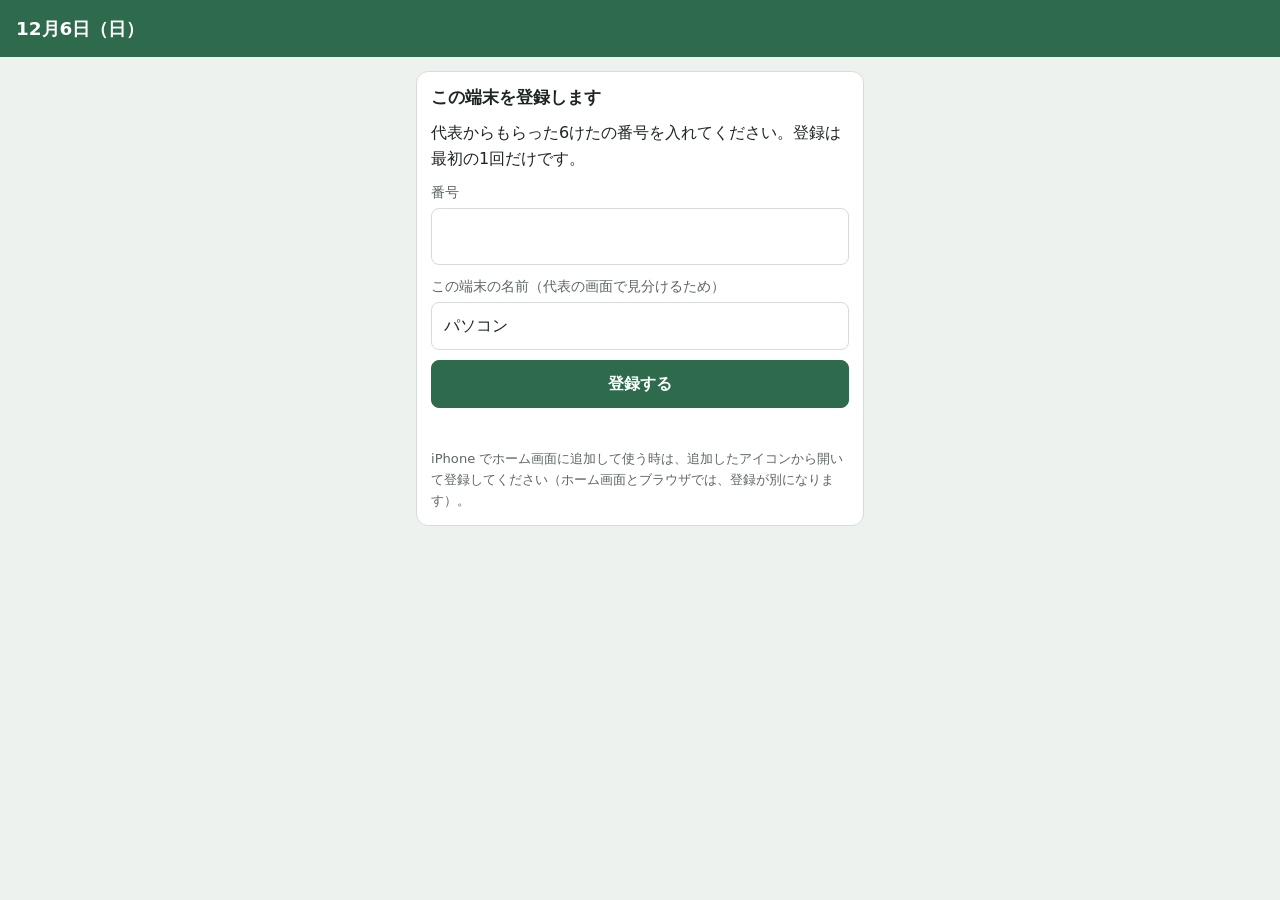
==== index.html @ dd00592d "勤怠システム 段階1の画面（職員の今日・代表の1か月の表） 職員: 出勤・退勤、夜の呼び出し（出発・帰着）、日報（休憩・予定より15分以上長い時の理由）。 代表: 職員ごとの1か月の表で、理由の横で認" ====
<!doctype html>
<html lang="ja">
<head>
<meta charset="utf-8">
<meta name="viewport" content="width=device-width,initial-scale=1,viewport-fit=cover">
<meta http-equiv="Content-Security-Policy" content="default-src 'none'; script-src 'self'; style-src 'self'; img-src 'self'; connect-src https://script.google.com https://script.googleusercontent.com; base-uri 'none'; form-action 'none'">
<meta name="referrer" content="no-referrer">
<meta name="robots" content="noindex,nofollow">
<meta name="theme-color" content="#2e6a4c">
<meta name="apple-mobile-web-app-capable" content="yes">
<meta name="mobile-web-app-capable" content="yes">
<meta name="apple-mobile-web-app-title" content="出勤・退勤">
<title>出勤・退勤</title>
<link rel="stylesheet" href="style.css">
<script src="common.js" defer></script>
<script src="staff.js" defer></script>
</head>
<body>
<header class="top">
  <span class="date" id="今日"></span>
  <span id="名前"></span>
</header>

<main class="page">
  <div class="banner" id="知らせ" role="alert" hidden></div>

  <p class="loading" id="読み込み中">読み込んでいます…</p>

  <section id="登録" hidden></section>

  <section id="本体" hidden>
    <div class="banner warn" id="待ちの知らせ" hidden>
      <span id="待ちの文"></span>
      <div class="acts" id="待ちのボタン"></div>
    </div>

    <div class="card">
      <h2>出勤・退勤</h2>
      <div class="punch">
        <button type="button" id="出勤">出勤<small id="出勤の時刻">押すと時刻が残る</small></button>
        <button type="button" class="out" id="退勤">退勤<small id="退勤の時刻">—</small></button>
      </div>
      <p class="done" id="状態" role="status"></p>
    </div>

    <div class="card" id="日報" hidden>
      <h2 id="日報の題">今日の日報</h2>
      <div class="ask" id="理由を聞く" hidden>
        <b id="理由の問い"></b>
        <div class="chips" id="理由"></div>
      </div>
      <p class="muted small" id="日報の説明"></p>
      <div class="stepper">
        <span>休憩</span>
        <button type="button" class="step" id="休憩を減らす" aria-label="休憩を15分減らす">−</button>
        <b class="mono" id="休憩" aria-live="polite"></b>
        <button type="button" class="step" id="休憩を増やす" aria-label="休憩を15分増やす">＋</button>
      </div>
      <div class="row">
        <button type="button" class="btn" id="日報を送る">日報を送る</button>
        <span class="muted small" id="日報の状態" role="status"></span>
      </div>
    </div>

    <div class="card night" id="夜" hidden>
      <h2>夜の呼び出し</h2>
      <div class="punch">
        <button type="button" id="出発">出発<small id="出発の時刻">—</small></button>
        <button type="button" class="out" id="帰着">帰着<small id="帰着の時刻">—</small></button>
      </div>
      <p class="muted small">家を出て訪問する時だけ押します。電話だけの時は押しません。</p>
    </div>

    <div class="card">
      <h2>最近の記録</h2>
      <ul class="list" id="記録"></ul>
    </div>

    <p class="link" id="代表へ" hidden><a href="admin.html">代表の画面へ</a></p>
  </section>
</main>
</body>
</html>
---- style.css ----
/* 勤怠システム — 2画面で共通の見た目。色は画面の案 v8・段階1の設計に合わせる。Web フォントは使わない */
:root {
  color-scheme: light;
  --bg: #eef2ee; --surface: #ffffff; --surface2: #f6f8f5; --ink: #1d2620; --muted: #5b675f; --line: #d5ddd6;
  --accent: #2e6a4c; --accent-ink: #ffffff; --accent-soft: #e3eee7;
  --warn: #9a5b12; --warn-soft: #fbf0de; --ng: #a33b2f; --ng-soft: #f8e4e1;
  --night: #34477a; --night-soft: #e4e8f2;
  --font: "Hiragino Sans", "Hiragino Kaku Gothic ProN", "Yu Gothic UI", "Meiryo", system-ui, sans-serif;
  --mono: ui-monospace, "SFMono-Regular", Menlo, monospace;
}
@media (prefers-color-scheme: dark) {
  :root:not([data-theme="light"]) {
    color-scheme: dark;
    --bg: #101512; --surface: #1a221d; --surface2: #151c18; --ink: #e2eae4; --muted: #9aa79f; --line: #2e3a33;
    --accent: #74c29a; --accent-ink: #0f1a14; --accent-soft: #1f3328;
    --warn: #e3a857; --warn-soft: #3a2c16; --ng: #ef8a7c; --ng-soft: #3a1f1b;
    --night: #a9badf; --night-soft: #232b40;
  }
}
:root[data-theme="dark"] {
  color-scheme: dark;
  --bg: #101512; --surface: #1a221d; --surface2: #151c18; --ink: #e2eae4; --muted: #9aa79f; --line: #2e3a33;
  --accent: #74c29a; --accent-ink: #0f1a14; --accent-soft: #1f3328;
  --warn: #e3a857; --warn-soft: #3a2c16; --ng: #ef8a7c; --ng-soft: #3a1f1b;
  --night: #a9badf; --night-soft: #232b40;
}

* { box-sizing: border-box; }
[hidden] { display: none !important; }
html { -webkit-text-size-adjust: 100%; }
body {
  margin: 0; background: var(--bg); color: var(--ink);
  font-family: var(--font); font-size: 16px; line-height: 1.6;
}
h2 { margin: 0; font-size: 1.05rem; line-height: 1.4; }
p { margin: 0; }
a { color: var(--accent); }
button, input, select { font: inherit; color: inherit; }
button { cursor: pointer; }
button:focus-visible, input:focus-visible, select:focus-visible, a:focus-visible { outline: 2px solid var(--accent); outline-offset: 2px; }

.muted { color: var(--muted); }
.small { font-size: .82rem; font-weight: 400; }
.right { text-align: right; }
.mono { font-family: var(--mono); font-variant-numeric: tabular-nums; }
.sr { position: absolute; width: 1px; height: 1px; overflow: hidden; clip: rect(0 0 0 0); white-space: nowrap; }

/* 上の帯 */
.top {
  display: grid; gap: 2px;
  padding: calc(14px + env(safe-area-inset-top, 0px)) 16px 12px;
  background: var(--accent); color: var(--accent-ink);
}
.top .date { font-size: 1.15rem; font-weight: 700; }

.page {
  max-width: 480px; margin: 0 auto;
  padding: 14px 16px calc(24px + env(safe-area-inset-bottom, 0px));
  display: grid; gap: 12px; align-content: start;
}
.page.wide { max-width: 1180px; }
.page > section { display: grid; gap: 12px; }

.card {
  background: var(--surface); border: 1px solid var(--line); border-radius: 12px;
  padding: 14px; display: grid; gap: 10px; min-width: 0;
}
.loading { color: var(--muted); text-align: center; padding: 32px 0; }
.link { text-align: center; font-size: .92rem; }

/* 知らせの帯 */
.banner {
  display: grid; gap: 8px; border-radius: 10px; padding: 10px 12px; font-size: .92rem;
  background: var(--ng-soft); color: var(--ng);
}
.banner.warn { background: var(--warn-soft); color: var(--warn); }
.banner .btn { justify-self: start; }
.acts { display: flex; gap: 8px; flex-wrap: wrap; }

/* ボタン */
.btn {
  border: 1px solid var(--accent); background: var(--accent); color: var(--accent-ink);
  border-radius: 8px; padding: 8px 14px; font-weight: 700; font-size: .92rem; min-height: 40px;
}
.btn.ghost { background: var(--surface); color: var(--accent); }
.btn.danger { border-color: var(--ng); background: var(--ng); color: #fff; }
.btn.small { padding: 4px 12px; min-height: 34px; font-size: .85rem; }
.btn.big { min-height: 48px; font-size: 1rem; }
.btn[disabled] { opacity: .45; cursor: default; }

/* 出勤・退勤 */
.punch { display: grid; grid-template-columns: 1fr 1fr; gap: 10px; }
.punch button {
  border: 0; border-radius: 14px; padding: 18px 6px; min-height: 84px;
  font-size: 1.2rem; font-weight: 700; display: grid; gap: 2px; align-content: center;
  background: var(--accent); color: var(--accent-ink);
}
.punch button.out { background: var(--surface); color: var(--accent); border: 2px solid var(--accent); }
.punch button small { font-size: .78rem; font-weight: 400; font-family: var(--mono); }
.punch button[disabled] { opacity: .45; cursor: default; }
.punch button.pending { opacity: 1; outline: 3px dashed var(--warn); outline-offset: 2px; }
.done { color: var(--accent); font-weight: 700; min-height: 1.6em; }

/* 最近の記録 */
.list { list-style: none; margin: 0; padding: 0; border: 1px solid var(--line); border-radius: 10px; overflow: hidden; }
.list .li {
  display: grid; grid-template-columns: 3.4em 1fr auto; gap: 8px; align-items: center;
  padding: 8px 12px; border-bottom: 1px solid var(--line); font-size: .92rem;
}
.list .li:last-child { border-bottom: 0; }
.list .li .d, .list .li .t { font-family: var(--mono); font-variant-numeric: tabular-nums; }
.list .li .d { color: var(--muted); }
.list .li.pending { background: var(--warn-soft); color: var(--warn); }
.list .li.empty { display: block; color: var(--muted); }

/* 登録 */
.field { display: grid; gap: 4px; font-size: .88rem; color: var(--muted); }
.input {
  width: 100%; padding: 10px 12px; border: 1px solid var(--line); border-radius: 8px;
  background: var(--surface); color: var(--ink); font-size: 1rem;
}
.code-input { font-family: var(--mono); font-size: 1.4rem; letter-spacing: .2em; }
.reply { color: var(--ng); font-size: .9rem; min-height: 1.4em; }

/* 代表の画面 */
.row { display: flex; gap: 8px; flex-wrap: wrap; align-items: center; }
.row select { flex: 1 1 12em; width: auto; }
.codebox { display: grid; gap: 4px; background: var(--accent-soft); border-radius: 10px; padding: 12px; }
.codebox .code { font-family: var(--mono); font-size: 2rem; font-weight: 700; letter-spacing: .12em; color: var(--accent); }
.scroll { overflow-x: auto; border: 1px solid var(--line); border-radius: 10px; }
table { border-collapse: collapse; width: 100%; font-size: .88rem; }
th, td { padding: 7px 10px; text-align: left; border-bottom: 1px solid var(--line); white-space: nowrap; }
tbody tr:last-child td { border-bottom: 0; }
thead th { background: var(--surface2); font-weight: 700; }
.devices { border: 1px solid var(--line); border-radius: 10px; overflow: hidden; }
.device {
  display: flex; flex-wrap: wrap; gap: 8px 12px; align-items: center; justify-content: space-between;
  padding: 10px 12px; border-bottom: 1px solid var(--line);
}
.device:last-child { border-bottom: 0; }
.device .who { font-weight: 700; }
.device .act { display: flex; flex-wrap: wrap; gap: 6px; align-items: center; margin-left: auto; }
.device .act .ask { font-size: .85rem; color: var(--ng); font-weight: 700; }
.tag { display: inline-block; font-size: .78rem; font-weight: 700; padding: 1px 10px; border-radius: 999px; }
.tag.in { background: var(--accent-soft); color: var(--accent); }
.tag.out { background: var(--surface2); color: var(--muted); border: 1px solid var(--line); }

/* 段階1：職員の日報 */
.ask { display: grid; gap: 8px; background: var(--warn-soft); border-radius: 10px; padding: 10px 12px; font-size: .92rem; }
.ask b { color: var(--warn); }
.chips { display: flex; flex-wrap: wrap; gap: 6px; }
.chip {
  border: 1px solid var(--line); background: var(--surface); color: var(--ink);
  border-radius: 999px; padding: 4px 12px; font-size: .85rem; min-height: 34px;
}
.chip.on { background: var(--accent); border-color: var(--accent); color: var(--accent-ink); font-weight: 700; }
.chip[disabled] { opacity: .6; cursor: default; }
.stepper { display: flex; align-items: center; gap: 10px; }
.stepper span { margin-right: auto; }
.stepper b { min-width: 4.2em; text-align: center; }
.step {
  width: 40px; height: 40px; border: 1px solid var(--line); border-radius: 8px;
  background: var(--surface2); font-size: 1.1rem; font-weight: 700;
}
.step[disabled] { opacity: .45; cursor: default; }

/* 段階1：夜の呼び出し */
.card.night .punch button { background: var(--night); color: var(--surface); }
.card.night .punch button.out { background: var(--surface); color: var(--night); border-color: var(--night); }

/* 段階1：代表の1か月の表 */
.sub { margin: 4px 0 0; font-size: .95rem; }
.month { display: flex; align-items: center; gap: 8px; }
.month b { min-width: 7.5em; text-align: center; }
.sums { display: flex; flex-wrap: wrap; gap: 8px; }
.sum {
  display: grid; gap: 0; padding: 6px 12px; border: 1px solid var(--line); border-radius: 10px;
  background: var(--surface2); min-width: 7em;
}
.sum.wait { background: var(--warn-soft); border-color: var(--warn); }
.sum.wait b { color: var(--warn); }
.month-table td { vertical-align: top; padding: 6px 10px; }
.month-table .btn.small { min-height: 28px; padding: 2px 10px; }
.month-table td.num { text-align: right; font-family: var(--mono); font-variant-numeric: tabular-nums; }
.month-table td.night { color: var(--night); }
.month-table tr.wait td { background: var(--warn-soft); }
.month-table tr.empty td { color: var(--muted); }
.month-table .acts { flex-wrap: nowrap; align-items: center; }
.edited { color: var(--accent); font-weight: 700; }
.missing { color: var(--ng); }
.diff { color: var(--warn); }
.pill { display: inline-block; font-size: .78rem; font-weight: 700; padding: 1px 10px; border-radius: 999px; white-space: nowrap; }
.pill.ok { background: var(--accent-soft); color: var(--accent); }
.pill.no { background: var(--surface2); color: var(--muted); border: 1px solid var(--line); }
.fix-row td { background: var(--surface2); white-space: normal; }
.fix-form { display: grid; gap: 10px; max-width: 640px; }
.fix-grid { display: grid; grid-template-columns: repeat(auto-fill, minmax(190px, 1fr)); gap: 8px 12px; }
.fix-grid .field { align-content: start; }
.fix-grid .stack { display: grid; gap: 4px; }
.fix-grid .check { display: flex; align-items: center; gap: 6px; color: var(--ink); }
.list .li.fix { grid-template-columns: 3.4em 1fr auto; }
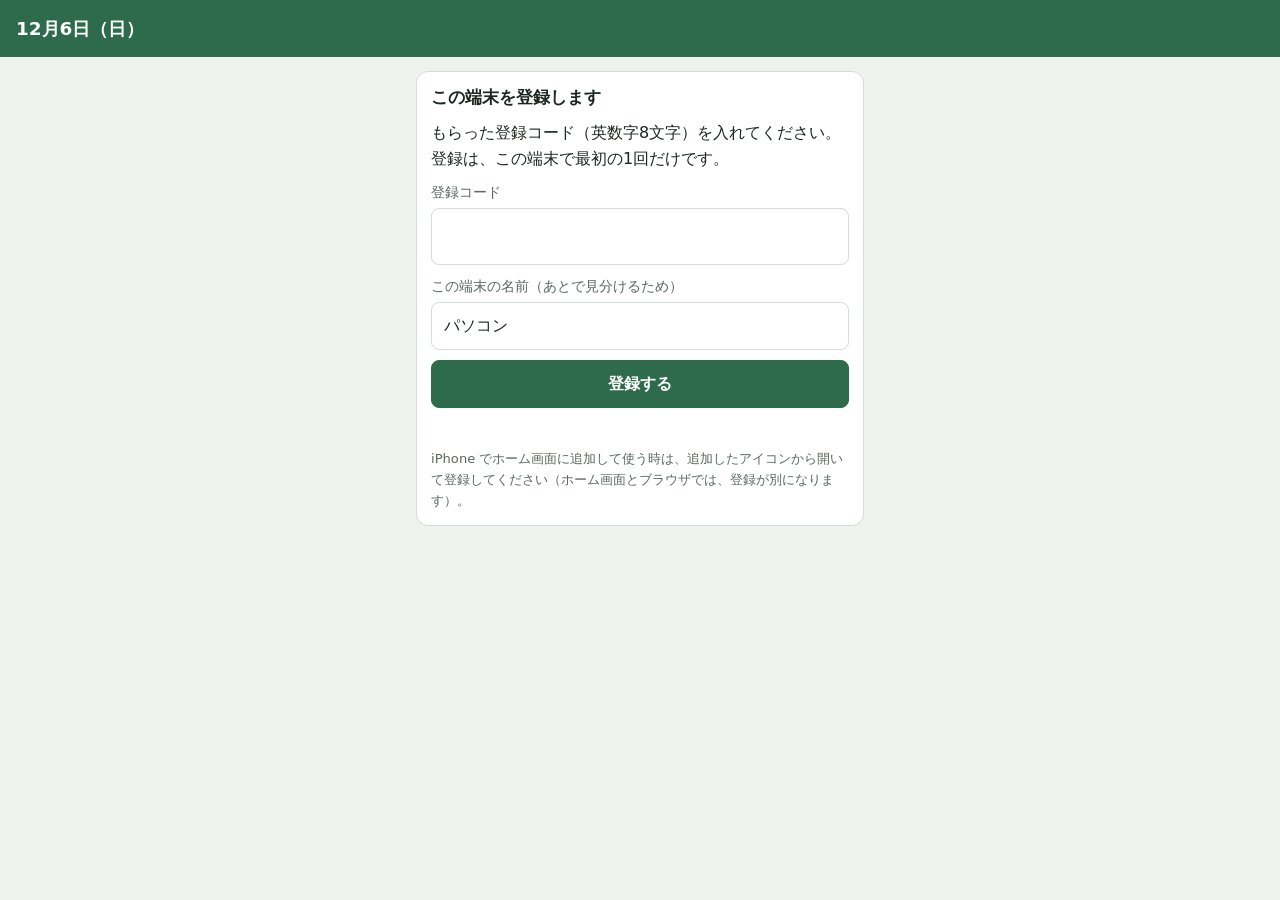
==== commit 448b9a06: "段階2 勤務表：代表の「勤務表」タブ（作る・マスを変える・配る）と職員の下タブ4つ（自分の勤務表）。予定の「休み」と当番でない印 Co-Authored-By: Claude Fable 5.1 <n" ====
--- a/index.html
+++ b/index.html
@@ -21,7 +21,7 @@
   <span id="名前"></span>
 </header>
 
-<main class="page">
+<main class="page with-tabs">
   <div class="banner" id="知らせ" role="alert" hidden></div>
 
   <p class="loading" id="読み込み中">読み込んでいます…</p>
@@ -34,50 +34,76 @@
       <div class="acts" id="待ちのボタン"></div>
     </div>
 
-    <div class="card">
-      <h2>出勤・退勤</h2>
-      <div class="punch">
-        <button type="button" id="出勤">出勤<small id="出勤の時刻">押すと時刻が残る</small></button>
-        <button type="button" class="out" id="退勤">退勤<small id="退勤の時刻">—</small></button>
+    <div id="面-今日" role="tabpanel" aria-labelledby="タブ-今日">
+      <div class="card">
+        <h2>出勤・退勤</h2>
+        <div class="punch">
+          <button type="button" id="出勤">出勤<small id="出勤の時刻">押すと時刻が残る</small></button>
+          <button type="button" class="out" id="退勤">退勤<small id="退勤の時刻">—</small></button>
+        </div>
+        <p class="done" id="状態" role="status"></p>
       </div>
-      <p class="done" id="状態" role="status"></p>
-    </div>
 
-    <div class="card" id="日報" hidden>
-      <h2 id="日報の題">今日の日報</h2>
-      <div class="ask" id="理由を聞く" hidden>
-        <b id="理由の問い"></b>
-        <div class="chips" id="理由"></div>
+      <div class="card" id="日報" hidden>
+        <h2 id="日報の題">今日の日報</h2>
+        <div class="ask" id="理由を聞く" hidden>
+          <b id="理由の問い"></b>
+          <div class="chips" id="理由"></div>
+        </div>
+        <p class="muted small" id="日報の説明"></p>
+        <div class="stepper">
+          <span>休憩</span>
+          <button type="button" class="step" id="休憩を減らす" aria-label="休憩を15分減らす">−</button>
+          <b class="mono" id="休憩" aria-live="polite"></b>
+          <button type="button" class="step" id="休憩を増やす" aria-label="休憩を15分増やす">＋</button>
+        </div>
+        <div class="row">
+          <button type="button" class="btn" id="日報を送る">日報を送る</button>
+          <span class="muted small" id="日報の状態" role="status"></span>
+        </div>
       </div>
-      <p class="muted small" id="日報の説明"></p>
-      <div class="stepper">
-        <span>休憩</span>
-        <button type="button" class="step" id="休憩を減らす" aria-label="休憩を15分減らす">−</button>
-        <b class="mono" id="休憩" aria-live="polite"></b>
-        <button type="button" class="step" id="休憩を増やす" aria-label="休憩を15分増やす">＋</button>
-      </div>
-      <div class="row">
-        <button type="button" class="btn" id="日報を送る">日報を送る</button>
-        <span class="muted small" id="日報の状態" role="status"></span>
+
+      <div class="card night" id="夜" hidden>
+        <h2>夜の呼び出し</h2>
+        <div class="punch">
+          <button type="button" id="出発">出発<small id="出発の時刻">—</small></button>
+          <button type="button" class="out" id="帰着">帰着<small id="帰着の時刻">—</small></button>
+        </div>
+        <p class="muted small">家を出て訪問する時だけ押します。電話だけの時は押しません。</p>
       </div>
     </div>
 
-    <div class="card night" id="夜" hidden>
-      <h2>夜の呼び出し</h2>
-      <div class="punch">
-        <button type="button" id="出発">出発<small id="出発の時刻">—</small></button>
-        <button type="button" class="out" id="帰着">帰着<small id="帰着の時刻">—</small></button>
+    <div id="面-勤務表" role="tabpanel" aria-labelledby="タブ-勤務表" hidden>
+      <div class="card">
+        <div class="month">
+          <button type="button" class="btn ghost small" id="勤務表の前の月" aria-label="前の月">‹</button>
+          <b id="勤務表の月の表示"></b>
+          <button type="button" class="btn ghost small" id="勤務表の次の月" aria-label="次の月">›</button>
+        </div>
+        <p class="muted small" id="勤務表の状態" role="status"></p>
+        <ul class="list shift" id="勤務表"></ul>
       </div>
-      <p class="muted small">家を出て訪問する時だけ押します。電話だけの時は押しません。</p>
     </div>
 
-    <div class="card">
-      <h2>最近の記録</h2>
-      <ul class="list" id="記録"></ul>
+    <div id="面-申請" role="tabpanel" aria-labelledby="タブ-申請" hidden>
+      <div class="card"><h2>申請</h2><p class="muted">休みの希望や押し忘れの申請は、次の段階で使えるようになります。</p></div>
+    </div>
+
+    <div id="面-記録" role="tabpanel" aria-labelledby="タブ-記録" hidden>
+      <div class="card">
+        <h2>最近の記録</h2>
+        <ul class="list" id="記録"></ul>
+      </div>
     </div>
 
     <p class="link" id="代表へ" hidden><a href="admin.html">代表の画面へ</a></p>
   </section>
 </main>
+<nav class="bottom-tabs" id="下タブ" aria-label="画面" hidden>
+  <button type="button" class="btab on" id="タブ-今日" aria-controls="面-今日" aria-selected="true">今日</button>
+  <button type="button" class="btab" id="タブ-勤務表" aria-controls="面-勤務表" aria-selected="false">勤務表</button>
+  <button type="button" class="btab" id="タブ-申請" aria-controls="面-申請" aria-selected="false">申請</button>
+  <button type="button" class="btab" id="タブ-記録" aria-controls="面-記録" aria-selected="false">記録</button>
+</nav>
 </body>
 </html>
--- a/style.css
+++ b/style.css
@@ -125,22 +125,11 @@
 /* 代表の画面 */
 .row { display: flex; gap: 8px; flex-wrap: wrap; align-items: center; }
 .row select { flex: 1 1 12em; width: auto; }
-.codebox { display: grid; gap: 4px; background: var(--accent-soft); border-radius: 10px; padding: 12px; }
-.codebox .code { font-family: var(--mono); font-size: 2rem; font-weight: 700; letter-spacing: .12em; color: var(--accent); }
 .scroll { overflow-x: auto; border: 1px solid var(--line); border-radius: 10px; }
 table { border-collapse: collapse; width: 100%; font-size: .88rem; }
 th, td { padding: 7px 10px; text-align: left; border-bottom: 1px solid var(--line); white-space: nowrap; }
 tbody tr:last-child td { border-bottom: 0; }
 thead th { background: var(--surface2); font-weight: 700; }
-.devices { border: 1px solid var(--line); border-radius: 10px; overflow: hidden; }
-.device {
-  display: flex; flex-wrap: wrap; gap: 8px 12px; align-items: center; justify-content: space-between;
-  padding: 10px 12px; border-bottom: 1px solid var(--line);
-}
-.device:last-child { border-bottom: 0; }
-.device .who { font-weight: 700; }
-.device .act { display: flex; flex-wrap: wrap; gap: 6px; align-items: center; margin-left: auto; }
-.device .act .ask { font-size: .85rem; color: var(--ng); font-weight: 700; }
 .tag { display: inline-block; font-size: .78rem; font-weight: 700; padding: 1px 10px; border-radius: 999px; }
 .tag.in { background: var(--accent-soft); color: var(--accent); }
 .tag.out { background: var(--surface2); color: var(--muted); border: 1px solid var(--line); }
@@ -185,6 +174,10 @@
 .month-table td.night { color: var(--night); }
 .month-table tr.wait td { background: var(--warn-soft); }
 .month-table tr.empty td { color: var(--muted); }
+.month-table tr.fold td { padding-block: 0; }
+.fold-btn { appearance: none; background: none; border: 0; width: 100%; text-align: left; padding: 8px 0; color: var(--muted); font-size: .9rem; }
+.fold-btn:hover { color: var(--ink); }
+.fold-btn:disabled { cursor: default; opacity: .6; }
 .month-table .acts { flex-wrap: nowrap; align-items: center; }
 .edited { color: var(--accent); font-weight: 700; }
 .missing { color: var(--ng); }
@@ -199,3 +192,68 @@
 .fix-grid .stack { display: grid; gap: 4px; }
 .fix-grid .check { display: flex; align-items: center; gap: 6px; color: var(--ink); }
 .list .li.fix { grid-template-columns: 3.4em 1fr auto; }
+
+/* 代表の画面のタブ（2026-10-18） */
+.tabs-row { display: flex; align-items: center; justify-content: space-between; gap: 8px 16px; flex-wrap: wrap; }
+.tabs { display: flex; gap: 4px; border-bottom: 1px solid var(--line); flex-wrap: wrap; }
+.tab { appearance: none; background: none; border: 0; border-bottom: 3px solid transparent; padding: 8px 14px; font-weight: 700; color: var(--muted); }
+.tab.on { color: var(--accent); border-bottom-color: var(--accent); }
+.tab:hover { color: var(--ink); }
+
+/* 段階2：代表の勤務表（横に日付・縦に職員。上の行＝勤務、下の行＝当番） */
+.shift-table { font-size: .84rem; }
+.shift-table th, .shift-table td { text-align: center; padding: 3px 4px; border-right: 1px solid var(--line); white-space: nowrap; }
+.shift-table th:first-child, .shift-table td:first-child { text-align: left; position: sticky; left: 0; background: var(--surface); z-index: 1; min-width: 7em; }
+.shift-table thead th:first-child { background: var(--surface2); }
+.shift-table th .wd { display: block; font-size: .7rem; font-weight: 400; color: var(--muted); }
+.shift-table th.sat { color: var(--night); }
+.shift-table th.sun, .shift-table th.hol { color: var(--ng); }
+.shift-table th.short { background: var(--ng-soft); }
+.shift-table th.short .wd { color: var(--ng); font-weight: 700; }
+.shift-table tr.band td { border-top: 2px solid var(--line); }
+.shift-table td.name { font-weight: 700; white-space: normal; }
+.shift-table td.role { color: var(--muted); font-size: .76rem; }
+/* 集計。.sum は段階1の合計タイル（グリッド）なので使わない（同じ名前にするとセルが縦に伸びる） */
+.shift-table td.tally { font-family: var(--mono); font-variant-numeric: tabular-nums; background: var(--surface2); }
+.cell {
+  appearance: none; border: 1px solid transparent; border-radius: 6px; background: none; color: inherit;
+  min-width: 2.6em; min-height: 32px; padding: 2px 4px; font-size: .84rem; line-height: 1.2; display: inline-grid; gap: 0;
+}
+.cell:hover { border-color: var(--line); }
+.cell.off { background: var(--surface2); color: var(--muted); }
+.cell.hope { background: var(--warn-soft); color: var(--warn); font-weight: 700; }
+.cell.duty { background: var(--night-soft); color: var(--night); font-weight: 700; }
+.cell.picked { border-color: var(--accent); box-shadow: 0 0 0 2px var(--accent-soft); }
+.cell.changed { outline: 2px solid var(--warn); outline-offset: -2px; }
+.cell small { font-size: .66rem; font-weight: 400; color: var(--muted); }
+.cell[disabled] { cursor: default; }
+.editor { display: grid; gap: 8px; padding: 10px 12px; border: 1px solid var(--accent); border-radius: 10px; background: var(--surface2); }
+.editor .row { gap: 8px; }
+.editor .chips .chip { min-height: 36px; }
+.editor select { padding: 6px 8px; border: 1px solid var(--line); border-radius: 8px; background: var(--surface); color: var(--ink); }
+.tmp { display: inline-block; font-size: .7rem; font-weight: 700; padding: 0 7px; border-radius: 999px; background: var(--warn-soft); color: var(--warn); border: 1px solid var(--warn); vertical-align: 1px; }
+.list.small .li { grid-template-columns: 5.5em 1fr; font-size: .85rem; }
+
+/* 段階2：職員の下タブ（今日・勤務表・申請・記録）と「自分の勤務表」 */
+.page.with-tabs { padding-bottom: calc(72px + env(safe-area-inset-bottom, 0px)); }
+.bottom-tabs {
+  position: fixed; left: 0; right: 0; bottom: 0; z-index: 5;
+  display: grid; grid-template-columns: repeat(4, 1fr);
+  background: var(--surface); border-top: 1px solid var(--line);
+  padding-bottom: env(safe-area-inset-bottom, 0px);
+}
+.btab {
+  appearance: none; background: none; border: 0; border-top: 3px solid transparent;
+  padding: 10px 2px 8px; font-size: .8rem; font-weight: 700; color: var(--muted); min-height: 52px;
+}
+.btab.on { color: var(--accent); border-top-color: var(--accent); }
+.btab[disabled] { opacity: .45; cursor: default; }
+.list.shift .li { grid-template-columns: 4.6em 1fr auto; }
+.list.shift .li.off { background: var(--surface2); color: var(--muted); }
+.list.shift .li .d small { color: var(--muted); font-weight: 400; }
+.list.shift .li .d.sat { color: var(--night); }
+.list.shift .li .d.sun { color: var(--ng); }
+.tag { display: inline-block; font-size: .74rem; font-weight: 700; padding: 1px 8px; border-radius: 999px; white-space: nowrap; }
+.tag.night { background: var(--night-soft); color: var(--night); }
+.tag.chg { background: var(--warn-soft); color: var(--warn); border: 1px solid var(--warn); }
+.tag.tmp { background: var(--warn-soft); color: var(--warn); }
